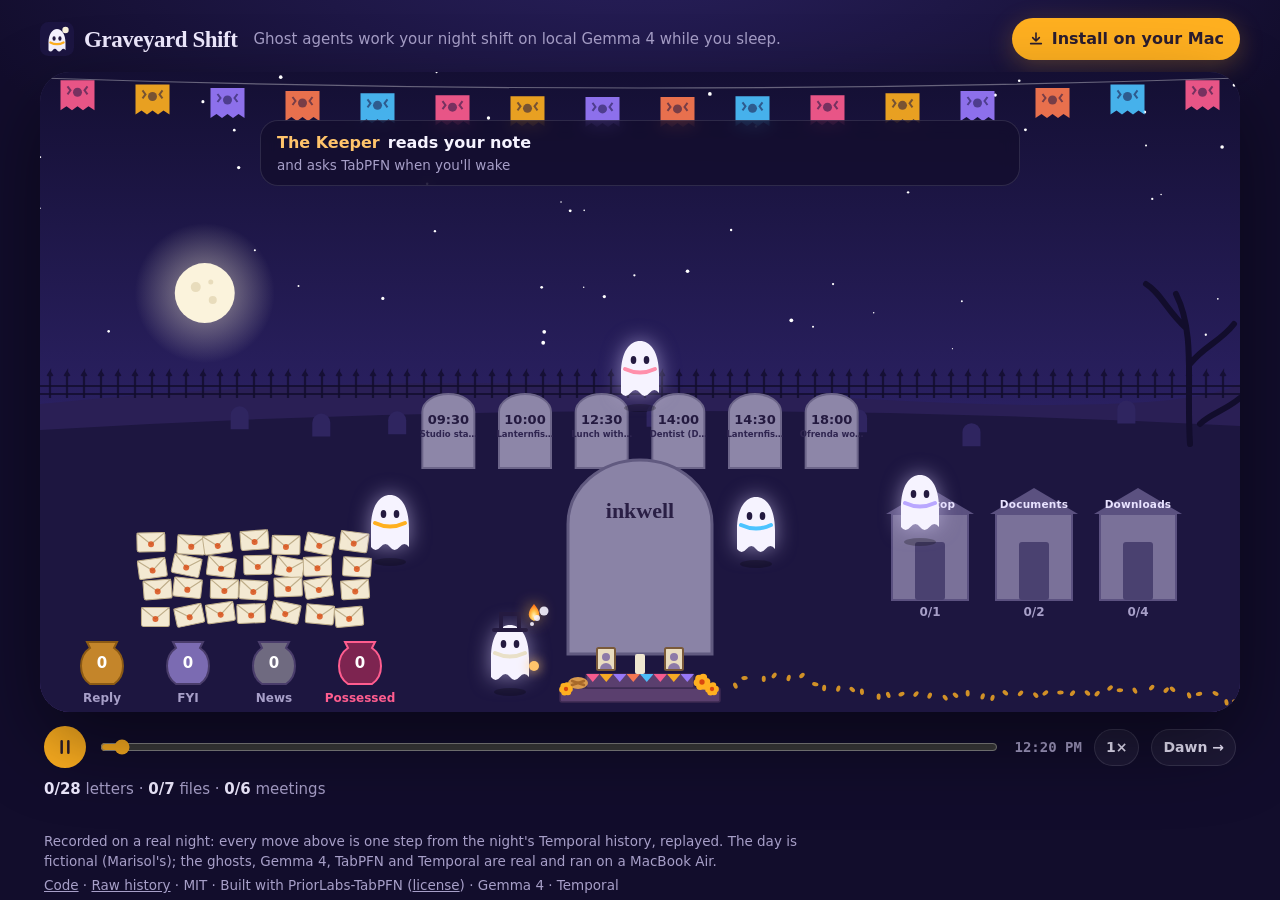
==== graveyard_shift/web/index.html @ db822e26 "Graveyard Shift: ghost agents that work your night shift on local Gemma 4 Mail, Files, Calendar and " ====
<!doctype html>
<html lang="en">
<head>
<meta charset="utf-8">
<meta name="viewport" content="width=device-width, initial-scale=1">
<meta http-equiv="Content-Security-Policy" content="default-src 'self'; img-src 'self' data:; style-src 'self'; font-src 'self'; script-src 'self'; connect-src 'self'; base-uri 'none'; form-action 'none'">
<title>Graveyard Shift</title>
<meta name="description" content="Ghost agents that work your night shift: mail, files, calendar and code, on local Gemma 4, while you sleep.">
<link rel="icon" href="icon.svg" type="image/svg+xml">
<link rel="stylesheet" href="style.css">
</head>
<body>
<header class="top">
  <a class="brand" href="./"><img src="icon.svg" alt="" width="34" height="34"><span>Graveyard Shift</span></a>
  <p class="tag">Ghost agents work your night shift on local Gemma 4 while you sleep.</p>
  <button class="install-btn" id="install-open" type="button">
    <svg viewBox="0 0 24 24" aria-hidden="true"><path d="M12 3v12m0 0-5-5m5 5 5-5M4 19h16" fill="none" stroke="currentColor" stroke-width="2.4" stroke-linecap="round" stroke-linejoin="round"/></svg>
    <span>Install<span class="long"> on your Mac</span></span>
  </button>
</header>

<main>
  <section class="stage-wrap">
    <div class="stage" aria-hidden="true">
      <svg id="scene" role="presentation"></svg>
      <div class="caption" id="caption"><b id="cap-who"></b> <span id="cap-line"></span><small id="cap-detail"></small></div>
    </div>
    <div class="bar">
      <button class="play" id="play" type="button" aria-label="Pause"><svg viewBox="0 0 24 24" aria-hidden="true"><path class="i-pause" d="M8 5v14M16 5v14"/><path class="i-play" d="M7 4.5v15l12-7.5z"/></svg></button>
      <input id="scrub" type="range" min="0" max="1" value="0" step="1" aria-label="Night timeline">
      <span class="clock" id="clock" aria-live="off">--:--</span>
      <button class="speed" id="speed" type="button" aria-label="Playback speed">1×</button>
      <button class="skip" id="skip" type="button">Dawn →</button>
    </div>
    <p class="counts" id="counts" aria-live="polite"></p>
  </section>

  <section class="evening" id="evening" hidden>
    <h2>Leave the ghosts a note</h2>
    <textarea id="note" rows="3" placeholder="write tests for slugify in my blog repo; find the contract Hans sent; prep my 10:00"></textarea>
    <div class="row"><button class="goodnight" id="goodnight" type="button">Goodnight</button>
      <span>Leave the Mac open and plugged in. The ghosts wait until you're asleep.</span></div>
  </section>

  <section class="briefing" id="briefing" aria-labelledby="morning-title" hidden>
    <h2 id="morning-title">Good morning</h2>
    <p class="night-line" id="night-line"></p>
    <div class="cols">
      <div class="col">
        <h3>Letters</h3>
        <div id="mail"></div>
      </div>
      <div class="col">
        <h3>Today</h3>
        <ol class="agenda" id="today"></ol>
        <h3>Files</h3>
        <ul class="files" id="files"></ul>
        <h3>Code</h3>
        <div id="code"></div>
      </div>
    </div>
    <details class="log"><summary>What the ghosts did, step by step</summary><ol id="log"></ol></details>
  </section>
</main>

<footer class="foot">
  <p>Recorded on a real night: every move above is one step from the night's Temporal history, replayed. The day is fictional (Marisol's); the ghosts, Gemma 4, TabPFN and Temporal are real and ran on a MacBook Air.</p>
  <p><a href="https://github.com/mohamedaminehamdi/graveyard-shift">Code</a> · <a href="replay/history.json">Raw history</a> · MIT ·
    Built with PriorLabs-TabPFN (<a href="https://huggingface.co/Prior-Labs/TabPFN-v2-clf/blob/main/LICENSE.txt">license</a>) · Gemma 4 · Temporal</p>
</footer>

<dialog id="install" aria-labelledby="install-title">
  <button class="close" id="install-close" type="button" aria-label="Close">×</button>
  <div class="sheet-head"><img src="icon.svg" alt="" width="64" height="64">
    <div><h2 id="install-title">Install Graveyard Shift</h2><p>One line in Terminal, once. Then leave the ghosts a note at bedtime.</p></div></div>
  <ol class="steps">
    <li><span class="num first">1</span><div><b>Copy this line</b>
      <div class="cmd"><code id="cmd">curl -fsSL https://mohamedaminehamdi.github.io/graveyard-shift/install.sh | sh</code><button id="copy" type="button">Copy</button></div></div></li>
    <li><span class="num">2</span><div><b>Open Terminal</b><span class="keys"><kbd>⌘</kbd><kbd>Space</kbd>, then type “Terminal”</span></div></li>
    <li><span class="num">3</span><div><b>Paste it and press Return</b><span class="keys"><kbd>⌘</kbd><kbd>V</kbd> <kbd>Return</kbd>, then open Graveyard Shift from Applications</span></div></li>
  </ol>
  <div class="gets">
    <div><b>Gemma 4</b><span>via Ollama, on your Mac</span></div>
    <div><b>TabPFN</b><span>learns when you wake</span></div>
    <div><b>Temporal</b><span>a night that survives crashes</span></div>
  </div>
  <div class="fine"><span>No admin password</span><span>Nothing is ever sent</span><span>Apple silicon, macOS 14+</span>
    <a href="https://github.com/mohamedaminehamdi/graveyard-shift/blob/main/install.sh">Read the script</a>
    <a href="https://github.com/mohamedaminehamdi/graveyard-shift#uninstall">Uninstall</a></div>
  <p class="phone" id="phone" hidden>On a phone? Open this page on your Mac to install.</p>
</dialog>
<script type="module" src="app.js"></script>
</body>
</html>
---- graveyard_shift/web/style.css ----
@font-face { font-family: "Fraunces"; src: url("fonts/fraunces-latin.woff2") format("woff2"); font-weight: 300 900; font-display: swap; }

:root {
  --night: #120d2c; --night-2: #1c1542; --ink: #efeaff; --muted: #a79fc8; --line: rgba(239, 234, 255, .12);
  --panel: rgba(255, 255, 255, .05); --marigold: #ffb020; --amber: #ffc46b; --possessed: #ff5d8f; --ghost: #f6f3ff;
  --stone: #8d86a8; --stone-2: #6c6589; --accent: #ffb020; --accent-ink: #2b1d2f;
  --morning: #fbf3e8; --morning-ink: #2b1d2f; --morning-muted: #7d6a72; --coral: #ff7a50; --plum: #8a4b9a;
  --serif: "Fraunces", "Iowan Old Style", Georgia, serif;
  --sans: ui-rounded, -apple-system, BlinkMacSystemFont, "SF Pro Rounded", "Segoe UI", system-ui, sans-serif;
  --ease: cubic-bezier(.45, 0, .25, 1);
  color-scheme: dark;
}
* { box-sizing: border-box; }
html { background: var(--night); }
body { margin: 0; min-height: 100vh; background: radial-gradient(1200px 600px at 50% -10%, #2a2160 0%, var(--night) 60%) fixed; color: var(--ink);
  font: 16px/1.5 var(--sans); -webkit-font-smoothing: antialiased; transition: background-color 1.6s var(--ease), color 1.6s var(--ease); }
body.morning { background: var(--morning); color: var(--morning-ink); --ink: var(--morning-ink); --muted: var(--morning-muted); --line: rgba(43, 29, 47, .1); --panel: #fffaf4; color-scheme: light; }
a { color: inherit; }
button { font: inherit; }

.top { display: flex; align-items: center; gap: 16px; max-width: 1240px; margin: 0 auto; padding: 18px 20px 12px; }
.brand { display: flex; align-items: center; gap: 10px; text-decoration: none; white-space: nowrap; }
.brand span { font: 650 23px/1 var(--serif); letter-spacing: -.02em; font-variation-settings: "SOFT" 100, "WONK" 1; }
.tag { margin: 0; color: var(--muted); font-size: 15px; }
.install-btn { margin-left: auto; display: inline-flex; align-items: center; gap: 8px; border: 0; border-radius: 999px; padding: 9px 16px;
  background: var(--marigold); color: var(--accent-ink); font-weight: 800; cursor: pointer; white-space: nowrap; box-shadow: 0 6px 24px rgba(255, 176, 32, .25); }
.install-btn:active { transform: scale(.97); }
.install-btn svg { width: 16px; height: 16px; }
.local .install-btn, .local .foot p:first-child { display: none; }

main { max-width: 1240px; margin: 0 auto; padding: 0 20px; }
.stage-wrap { position: relative; }
.stage { position: relative; border-radius: 30px; overflow: hidden; background: var(--night-2); box-shadow: 0 30px 80px rgba(0, 0, 0, .45), inset 0 0 0 1px var(--line); }
#scene { display: block; width: 100%; height: auto; aspect-ratio: 1200 / 640; }

/* the scene */
.stars circle { fill: #fff; animation: twinkle 6s ease-in-out infinite; }
@keyframes twinkle { 0%, 100% { opacity: .9; } 50% { opacity: .25; } }
.dawn .stars { opacity: 0; transition: opacity 2s; }
.picado .string { fill: none; stroke: rgba(255, 255, 255, .35); stroke-width: 1.2; }
.flag path:first-child { opacity: .9; }
.flag .cut { fill: var(--night-2); stroke: none; opacity: .55; }
.flag path.cut { fill: none; stroke: var(--night-2); stroke-width: 2; }
.f0 path:first-child { fill: #ff5d8f; } .f1 path:first-child { fill: #ffb020; } .f2 path:first-child { fill: #9b7bff; }
.f3 path:first-child { fill: #ff7a50; } .f4 path:first-child { fill: #4cc3ff; }
.moon .disc { fill: #fbf3dc; } .moon .crater { fill: #e8dcbc; }
.dawn .moon { opacity: 0; transition: opacity 2.4s; }
.sun circle { fill: #ffcf6b; filter: drop-shadow(0 0 12px rgba(255, 196, 80, .9)); }
.sun-text { fill: var(--amber); font: 700 14px var(--sans); }
#dawn-arc { fill: none; stroke: rgba(255, 207, 107, .55); stroke-width: 2; stroke-dasharray: 3 7; }
.hill.far { fill: #2a1f55; } .hill.near { fill: #1d1640; }
.fence path { stroke: #120d2c; stroke-width: 2.2; fill: none; opacity: .8; }
.old-graves path { fill: #2f2560; }
.tree { fill: none; stroke: #120d2c; stroke-width: 6; stroke-linecap: round; }
.dawn .hill.far { fill: #c78ba8; transition: fill 2.4s; } .dawn .hill.near { fill: #a8728f; transition: fill 2.4s; }
.dawn .old-graves path { fill: #b8829c; } .dawn .fence path, .dawn .tree { stroke: #6e4a63; }

.flower circle { fill: var(--marigold); } .flower .heart { fill: #d9480f; }
.flower { opacity: 0; transition: opacity .6s, transform .6s; }

.tablet .stone { fill: var(--stone); stroke: var(--stone-2); stroke-width: 2; }
.tablet .time { fill: #241a40; font: 800 13px var(--sans); }
.tablet .title { fill: #2f2550; font: 600 8.5px var(--sans); }
.tablet .lines path { stroke: var(--marigold); stroke-width: 2.4; stroke-linecap: round; stroke-dasharray: 30; }
.tablet .crack { fill: none; stroke: var(--possessed); stroke-width: 2; opacity: 0; }
.tablet.done .flower { opacity: 1; }
.tablet.clash .crack { opacity: 1; }
.tablet.clash .stone { stroke: var(--possessed); }

.envelope rect { fill: #f3e9d2; stroke: #bfae8a; stroke-width: 1; }
.envelope .flap { fill: none; stroke: #bfae8a; stroke-width: 1.2; }
.envelope .seal { fill: #d9480f; opacity: .8; }
.envelope.open .flap { stroke: var(--marigold); }
.envelope.gone { opacity: 0; }
.urn .pot { fill: #6c5a8e; stroke: #4a3d6b; stroke-width: 2; }
.u-reply .pot { fill: #c4852a; stroke: #8c5a14; } .u-fyi .pot { fill: #7b6bb2; } .u-newsletter .pot { fill: #6f6a80; }
.u-suspicious .pot { fill: #7d2450; stroke: var(--possessed); }
.urn .count { fill: #fff; font: 800 15px var(--sans); }
.urn .label { fill: var(--muted); font: 700 12px var(--sans); }
.u-suspicious .label { fill: var(--possessed); }
.urn.full .flower { opacity: 1; }

.crypt .roof { fill: #5b5180; } .crypt .walls { fill: #7a7199; stroke: #5b5180; stroke-width: 2; }
.crypt .name { fill: #e9e3ff; font: 800 10.5px var(--sans); letter-spacing: .02em; }
.crypt .doorway { fill: #120d2c; } .crypt .door { fill: #4a4170; transform-box: fill-box; transform-origin: left center; transition: transform .35s var(--ease); }
.crypt.open .door { transform: scaleX(.15); }
.crypt .count { fill: var(--muted); font: 800 12px var(--sans); }
.crypt.done .flower { opacity: 1; } .crypt.found .walls { stroke: var(--marigold); stroke-width: 3; }
.scroll rect { fill: #f7efd9; stroke: #c9b78a; } .scroll path { stroke: #9a8a6a; stroke-width: 1.6; stroke-linecap: round; }
.scroll.found rect { stroke: var(--marigold); stroke-width: 3; }

.tomb .stone { fill: #8a83a6; stroke: #615a80; stroke-width: 3; }
.tomb .stone { transition: filter .6s; }
.tomb.pass .stone { filter: drop-shadow(0 0 14px rgba(255, 196, 80, .55)); } .tomb.fail .stone { filter: drop-shadow(0 0 12px rgba(255, 93, 143, .45)); }
.tomb .name { fill: #2a1f45; font: 650 22px var(--serif); font-variation-settings: "SOFT" 100; }
.tomb .branch { fill: #3b2f62; font: 700 9.5px ui-monospace, Menlo, monospace; }
.tomb .carved text { fill: #3a2f5c; font: 600 9.5px ui-monospace, Menlo, monospace; }
.tomb .sha { fill: #3b2f62; font: 800 10px var(--sans); }
.tomb.testing .stone { animation: flicker .22s steps(2) infinite; }
@keyframes flicker { 50% { filter: drop-shadow(0 0 18px rgba(255, 243, 196, .9)); } }
.tomb.done .flower { opacity: 1; }
.altar .tier { fill: #5a3f6e; stroke: #3d2a52; stroke-width: 1.5; } .altar .wax { fill: #efe6cf; }
.altar .fringe { opacity: .95; } .altar .fringe.f0 { fill: #ff5d8f; } .altar .fringe.f1 { fill: #ffb020; } .altar .fringe.f2 { fill: #9b7bff; }
.altar .fringe.f3 { fill: #ff7a50; } .altar .fringe.f4 { fill: #4cc3ff; }
.altar .photo rect { fill: #e9dcc0; stroke: #7a5a3a; stroke-width: 2; } .altar .photo circle, .altar .photo path { fill: #8d7aa8; }
.altar .pan ellipse { fill: #d99a4e; } .altar .pan path { stroke: #a8692a; stroke-width: 2.4; stroke-linecap: round; fill: none; }
.altar .flower { opacity: 1; }
.trail { fill: none; stroke: none; }
.petals ellipse { fill: var(--marigold); opacity: .8; }
.dawn .petals ellipse { opacity: 1; filter: drop-shadow(0 0 3px rgba(255, 176, 32, .8)); }
.flame { opacity: 0; transition: opacity .3s; transform-box: fill-box; transform-origin: 50% 100%; animation: flame 1.2s ease-in-out infinite;
  filter: drop-shadow(0 0 8px rgba(255, 196, 80, .9)); }
.ghost.lit .flame, .altar.lit .flame { opacity: 1; }
@keyframes flame { 50% { scale: 1 1.14; } }

.ghost .sheet { fill: var(--ghost); filter: drop-shadow(0 0 10px rgba(220, 210, 255, .55)); }
.ghost .eye { fill: #241a40; }
.ghost .scarf { fill: none; stroke-width: 4; stroke-linecap: round; }
.g-mail .scarf { stroke: var(--marigold); } .g-files .scarf { stroke: #b9a7ff; } .g-calendar .scarf { stroke: #ff8fab; }
.g-code .scarf { stroke: #4cc3ff; } .g-keeper .scarf { stroke: #e9e0c8; }
.ghost .hat { fill: none; stroke: #241a40; stroke-width: 4; stroke-linecap: round; }
.ghost .lantern { fill: var(--amber); filter: drop-shadow(0 0 6px var(--amber)); }
.ghost .shadow { fill: rgba(0, 0, 0, .25); }
.ghost .think circle { fill: var(--ghost); opacity: .9; }
.ghost .bob { animation: bob 2.6s ease-in-out infinite; }
.g-mail .bob { animation-delay: -.5s; } .g-files .bob { animation-delay: -1.1s; } .g-calendar .bob { animation-delay: -1.7s; } .g-code .bob { animation-delay: -2.2s; }
@keyframes bob { 50% { translate: 0 -6px; } }
.ghost.flip .bob { scale: -1 1; }
.ghost.in-grave .bob { opacity: 0; translate: 0 46px; animation: none; } .ghost.in-grave .shadow { opacity: 0; }
.ghost.possessed .eye { fill: var(--possessed); }
.ghost.possessed .sheet { filter: drop-shadow(0 0 14px var(--possessed)); }

.caption { position: absolute; left: 18px; right: 18px; top: 7.5%; display: grid; grid-template-columns: auto 1fr; column-gap: 8px; align-items: baseline;
  padding: 10px 16px; border-radius: 18px; background: rgba(18, 13, 44, .72); backdrop-filter: blur(8px); border: 1px solid var(--line); pointer-events: none;
  max-width: 760px; margin: 0 auto; min-height: 44px; }
.caption b { color: var(--amber); font-weight: 800; white-space: nowrap; }
.caption[data-who="mail"] b { color: var(--marigold); } .caption[data-who="files"] b { color: #c8baff; }
.caption[data-who="calendar"] b { color: #ff9fb8; } .caption[data-who="code"] b { color: #7fd4ff; }
.caption span { color: var(--ghost); font-weight: 650; min-width: 0; overflow: hidden; text-overflow: ellipsis; white-space: nowrap; }
.caption small { grid-column: 1 / -1; color: var(--muted); font-size: 13.5px; overflow: hidden; text-overflow: ellipsis; white-space: nowrap; }
.morning .caption { background: rgba(255, 250, 244, .85); }
.morning .caption span { color: var(--morning-ink); } .morning .caption b { color: var(--coral); }

.bar { display: flex; align-items: center; gap: 12px; margin: 14px 4px 0; }
.bar button { border: 0; cursor: pointer; color: inherit; }
.play { width: 42px; height: 42px; border-radius: 50%; background: var(--marigold); display: grid; place-items: center; flex: none; }
.play svg { width: 20px; height: 20px; }
.play path { stroke: var(--accent-ink); stroke-width: 3; stroke-linecap: round; fill: none; }
.play .i-play { fill: var(--accent-ink); stroke: none; display: none; }
.paused .play .i-play { display: block; } .paused .play .i-pause { display: none; }
#scrub { flex: 1; min-width: 0; accent-color: var(--marigold); }
.clock { font: 700 14px ui-monospace, Menlo, monospace; color: var(--muted); min-width: 70px; text-align: right; }
.speed, .skip { padding: 8px 12px; border-radius: 999px; background: var(--panel); font-weight: 800; font-size: 14px; box-shadow: inset 0 0 0 1px var(--line); }
.counts { margin: 10px 4px 0; color: var(--muted); font-size: 15px; min-height: 1.5em; }
.counts b { color: var(--ink); }

.evening { margin: 28px 0; padding: 22px; border-radius: 24px; background: var(--panel); box-shadow: inset 0 0 0 1px var(--line); }
.evening h2, .briefing h2 { font: 650 30px/1.1 var(--serif); letter-spacing: -.02em; margin: 0 0 12px; font-variation-settings: "SOFT" 100; }
.evening textarea { width: 100%; border-radius: 16px; border: 1px solid var(--line); background: rgba(0, 0, 0, .2); color: inherit; padding: 12px 14px; font: inherit; resize: vertical; }
.evening .row { display: flex; align-items: center; gap: 14px; margin-top: 12px; color: var(--muted); font-size: 14.5px; }
.goodnight { border: 0; border-radius: 999px; padding: 11px 22px; background: var(--marigold); color: var(--accent-ink); font-weight: 800; cursor: pointer; }

.briefing { margin: 34px 0 10px; }
.night-line { color: var(--muted); margin: -4px 0 20px; max-width: 820px; }
.cols { display: grid; grid-template-columns: minmax(0, 1.1fr) minmax(0, 1fr); gap: 28px; }
.briefing h3 { font: 650 19px var(--serif); margin: 22px 0 10px; }
.briefing h3:first-child { margin-top: 0; }
.group { margin-bottom: 14px; }
.group > p { margin: 0 0 6px; font-weight: 800; font-size: 14px; display: flex; gap: 8px; align-items: center; }
.group > p i { width: 10px; height: 10px; border-radius: 3px; display: inline-block; }
.g-reply i { background: #c4852a; } .g-fyi i { background: #7b6bb2; } .g-newsletter i { background: #6f6a80; } .g-suspicious i { background: var(--possessed); }
.letter { padding: 10px 12px; border-radius: 14px; background: var(--panel); box-shadow: inset 0 0 0 1px var(--line); margin-bottom: 6px; }
.letter .who { font-weight: 750; } .letter .subj { color: var(--muted); }
.letter .why { font-size: 14px; color: var(--muted); margin-top: 2px; }
.letter details { margin-top: 6px; } .letter summary { cursor: pointer; font-weight: 700; font-size: 14px; color: var(--coral); }
.letter pre { white-space: pre-wrap; font: 14px/1.5 var(--sans); margin: 8px 0 0; padding: 10px 12px; border-radius: 10px; background: rgba(255, 176, 32, .08); }
.letter .meta { font-size: 12.5px; color: var(--muted); margin-top: 6px; }
.g-suspicious .letter { box-shadow: inset 0 0 0 1px rgba(255, 93, 143, .45); }
.compact { display: flex; flex-wrap: wrap; gap: 6px; }
.rows { display: grid; gap: 2px; padding: 8px 12px; border-radius: 14px; background: var(--panel); box-shadow: inset 0 0 0 1px var(--line); }
.rows div { white-space: nowrap; overflow: hidden; text-overflow: ellipsis; font-size: 14.5px; }
.rows span { color: var(--muted); }
.compact span { padding: 4px 10px; border-radius: 999px; background: var(--panel); box-shadow: inset 0 0 0 1px var(--line); font-size: 13.5px; }
.agenda, .files, #log { list-style: none; margin: 0; padding: 0; display: grid; gap: 8px; }
.agenda > li, .files > li { padding: 10px 12px; border-radius: 14px; background: var(--panel); box-shadow: inset 0 0 0 1px var(--line); }
.agenda .when { font: 800 14px ui-monospace, Menlo, monospace; margin-right: 8px; }
.agenda ul, .files ul { margin: 6px 0 0; padding-left: 18px; font-size: 14.5px; }
.agenda .clash { color: var(--possessed); font-weight: 750; font-size: 13.5px; }
.files .found { color: var(--coral); font-weight: 800; font-size: 13.5px; }
.files .what { color: var(--muted); font-size: 14.5px; }
.repo { padding: 14px; border-radius: 16px; background: var(--panel); box-shadow: inset 0 0 0 1px var(--line); }
.repo code { font: 13px ui-monospace, Menlo, monospace; }
.repo .ok { color: #c4852a; font-weight: 800; } .repo .bad { color: var(--possessed); font-weight: 800; }
.repo pre { max-height: 260px; overflow: auto; font: 12px/1.45 ui-monospace, Menlo, monospace; background: rgba(0, 0, 0, .06); padding: 10px; border-radius: 10px; }
.repo .acts { display: flex; gap: 8px; margin-top: 10px; }
.repo .acts button { border: 0; border-radius: 999px; padding: 8px 16px; font-weight: 800; cursor: pointer; }
.keep { background: var(--marigold); color: var(--accent-ink); } .exorcise { background: var(--panel); box-shadow: inset 0 0 0 1px var(--line); color: inherit; }
.log { margin: 26px 0; } .log summary { cursor: pointer; font-weight: 800; }
#log { margin-top: 10px; font-size: 14px; } #log li { display: grid; grid-template-columns: 64px 120px minmax(0, 1fr); gap: 8px; }
#log .t { font-family: ui-monospace, Menlo, monospace; color: var(--muted); } #log .again { color: var(--possessed); font-weight: 800; }

.foot { max-width: 1240px; margin: 30px auto 40px; padding: 0 24px; color: var(--muted); font-size: 13.5px; }
.foot p { margin: 4px 0; max-width: 760px; }

/* install sheet (from Tidy Sloth) */
dialog { width: min(540px, calc(100% - 24px)); max-height: calc(100% - 24px); border: 0; border-radius: 28px; padding: 26px; background: #fffaf4;
  color: var(--morning-ink); box-shadow: 0 30px 80px rgba(0, 0, 0, .5); overflow: auto; color-scheme: light; }
dialog[open] { animation: sheet .32s var(--ease); }
@keyframes sheet { from { opacity: 0; transform: translateY(14px) scale(.98); } }
dialog::backdrop { background: rgba(18, 13, 44, .6); backdrop-filter: blur(5px); }
.sheet-head { display: flex; gap: 14px; align-items: center; margin-bottom: 20px; padding-right: 30px; }
.sheet-head img { width: 64px; height: 64px; flex: none; }
dialog h2 { font: 650 27px/1.1 var(--serif); margin: 0 0 4px; letter-spacing: -.02em; font-variation-settings: "SOFT" 100; }
dialog p { margin: 0; color: var(--morning-muted); }
ol.steps { list-style: none; margin: 0; padding: 0; display: grid; gap: 10px; }
ol.steps li > div { min-width: 0; }
ol.steps li { display: grid; grid-template-columns: 30px minmax(0, 1fr); gap: 12px; align-items: start; padding: 12px 14px; border-radius: 18px; background: #fff; border: 1px solid rgba(43, 29, 47, .1); }
ol.steps b { display: block; margin-bottom: 4px; }
.num { width: 30px; height: 30px; border-radius: 50%; display: grid; place-items: center; font-weight: 800; font-size: 14px; background: var(--marigold); color: var(--accent-ink); }
.copied .num.first { background: var(--plum); color: #fff; font-size: 0; }
.copied .num.first::after { content: "✓"; font-size: 15px; }
.cmd { display: flex; gap: 8px; align-items: center; margin-top: 2px; background: #1c1542; border-radius: 13px; padding: 7px 7px 7px 12px; }
.cmd code { flex: 1; min-width: 0; overflow-x: auto; white-space: nowrap; font: 12.5px/1.5 ui-monospace, SFMono-Regular, Menlo, monospace; color: #efeaff; scrollbar-width: none; }
.cmd code::before { content: "$ "; color: var(--marigold); }
.cmd button { flex: none; border: 0; border-radius: 9px; padding: 7px 13px; background: var(--marigold); color: var(--accent-ink); font-weight: 800; font-size: 13.5px; cursor: pointer; }
.keys { color: var(--morning-muted); font-size: 14.5px; }
kbd { display: inline-block; min-width: 26px; padding: 1px 7px; margin: 0 2px; text-align: center; font: 700 12.5px/1.6 var(--sans); color: var(--morning-ink);
  background: var(--morning); border: 1px solid rgba(43, 29, 47, .16); border-bottom-width: 2.5px; border-radius: 7px; }
.gets { display: grid; grid-template-columns: repeat(3, minmax(0, 1fr)); gap: 8px; margin: 16px 0 12px; }
.gets div { padding: 10px 12px; border-radius: 14px; background: rgba(255, 176, 32, .14); }
.gets b { display: block; font-size: 14px; } .gets span { font-size: 12.5px; color: var(--morning-muted); }
.fine { font-size: 13px; color: var(--morning-muted); display: flex; flex-wrap: wrap; gap: 4px 14px; }
.fine a { color: var(--morning-ink); font-weight: 650; }
.phone { margin-top: 12px !important; padding: 10px 12px; border-radius: 12px; background: rgba(138, 75, 154, .12); color: var(--plum) !important; font-weight: 650; font-size: 14px; }
.close { position: absolute; top: 16px; right: 16px; width: 34px; height: 34px; border: 0; border-radius: 50%; background: var(--morning); font-size: 20px;
  color: var(--morning-muted); cursor: pointer; line-height: 1; }

@media (max-width: 720px) {
  .top { flex-wrap: wrap; padding: 14px 16px 10px; gap: 8px 12px; }
  .tag { order: 3; width: 100%; font-size: 14px; }
  main { padding: 0 16px; }
  .stage { border-radius: 22px; }
  #scene { aspect-ratio: 600 / 1000; }
  .caption { left: 10px; right: 10px; top: 6%; padding: 8px 12px; }
  .caption small { font-size: 12.5px; }
  .bar { gap: 8px; } .clock { min-width: 0; font-size: 13px; } .skip { display: none; }
  .cols { grid-template-columns: 1fr; }
  #log li { grid-template-columns: 56px minmax(0, 1fr); } #log li span:nth-child(2) { display: none; }
  dialog { padding: 18px; } .gets div { padding: 8px 9px; } .gets b { font-size: 13px; } .gets span { font-size: 11.5px; }
  .sheet-head img { width: 52px; height: 52px; } dialog h2 { font-size: 23px; }
  .install-btn span.long { display: none; }
}
@media (prefers-reduced-motion: reduce) {
  .stars circle, .ghost .bob, .flame, .tomb.testing .stone { animation: none; }
  * { transition: none !important; }
}
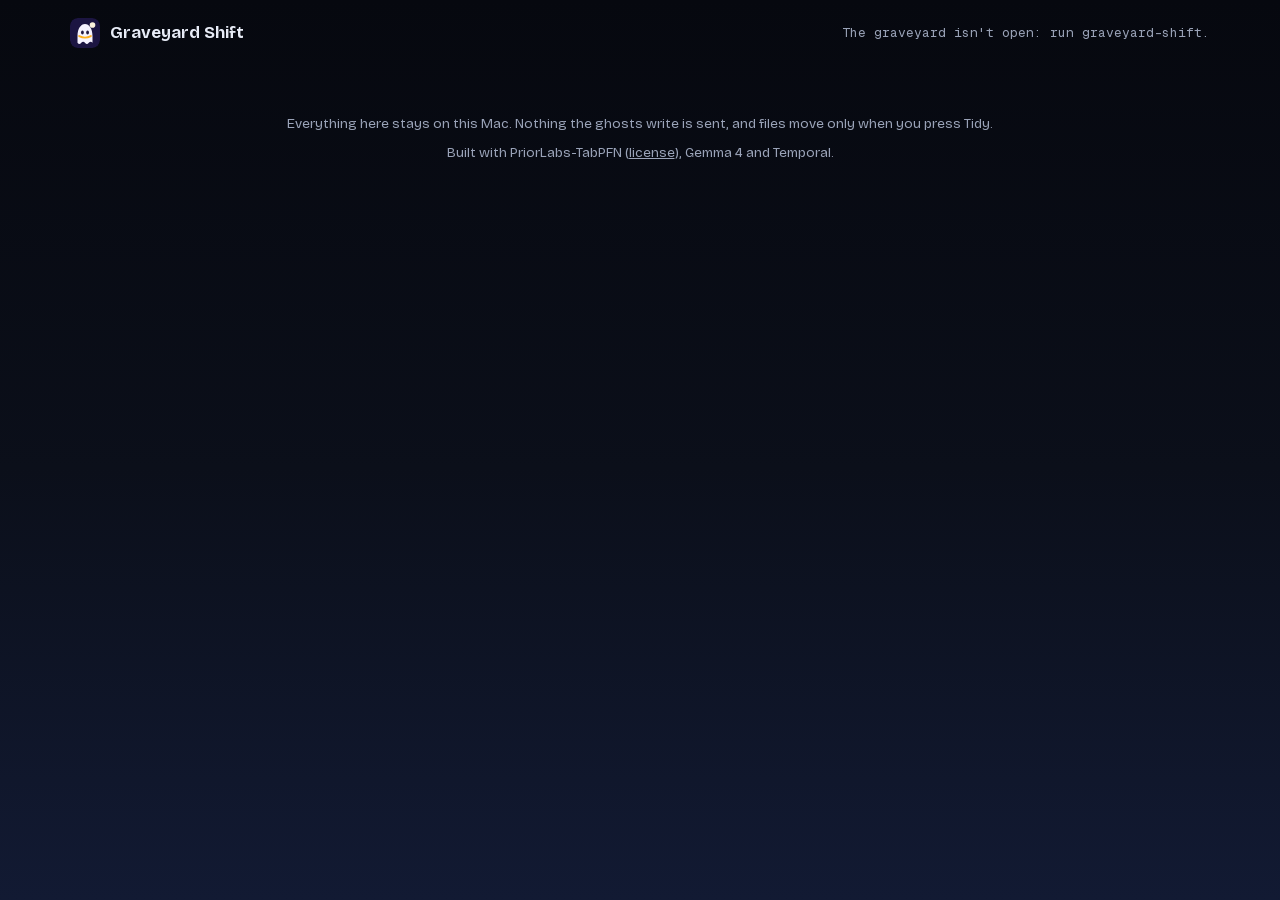
==== commit ff5823e0: "App: one lane per ghost at night, Tidy and Undo in the morning The cartoon graveyard (scene.js) is g" ====
--- a/graveyard_shift/web/index.html
+++ b/graveyard_shift/web/index.html
@@ -5,90 +5,62 @@
 <meta name="viewport" content="width=device-width, initial-scale=1">
 <meta http-equiv="Content-Security-Policy" content="default-src 'self'; img-src 'self' data:; style-src 'self'; font-src 'self'; script-src 'self'; connect-src 'self'; base-uri 'none'; form-action 'none'">
 <title>Graveyard Shift</title>
-<meta name="description" content="Ghost agents that work your night shift: mail, files, calendar and code, on local Gemma 4, while you sleep.">
+<meta name="description" content="Ghost agents that work your night shift on local Gemma 4: mail, messages, files, calendar and code.">
 <link rel="icon" href="icon.svg" type="image/svg+xml">
+<link rel="preload" href="fonts/bricolage-grotesque-latin.woff2" as="font" type="font/woff2" crossorigin>
 <link rel="stylesheet" href="style.css">
+<script type="module" src="app.js"></script>
 </head>
 <body>
+<!-- Fonts: Bricolage Grotesque and Geist Mono (SIL OFL 1.1), see fonts/. -->
 <header class="top">
-  <a class="brand" href="./"><img src="icon.svg" alt="" width="34" height="34"><span>Graveyard Shift</span></a>
-  <p class="tag">Ghost agents work your night shift on local Gemma 4 while you sleep.</p>
-  <button class="install-btn" id="install-open" type="button">
-    <svg viewBox="0 0 24 24" aria-hidden="true"><path d="M12 3v12m0 0-5-5m5 5 5-5M4 19h16" fill="none" stroke="currentColor" stroke-width="2.4" stroke-linecap="round" stroke-linejoin="round"/></svg>
-    <span>Install<span class="long"> on your Mac</span></span>
-  </button>
+  <span class="brand"><img src="icon.svg" alt="" width="30" height="30"><span>Graveyard Shift</span></span>
+  <p class="status" id="status" role="status"></p>
 </header>
 
 <main>
-  <section class="stage-wrap">
-    <div class="stage" aria-hidden="true">
-      <svg id="scene" role="presentation"></svg>
-      <div class="caption" id="caption"><b id="cap-who"></b> <span id="cap-line"></span><small id="cap-detail"></small></div>
-    </div>
-    <div class="bar">
-      <button class="play" id="play" type="button" aria-label="Pause"><svg viewBox="0 0 24 24" aria-hidden="true"><path class="i-pause" d="M8 5v14M16 5v14"/><path class="i-play" d="M7 4.5v15l12-7.5z"/></svg></button>
-      <input id="scrub" type="range" min="0" max="1" value="0" step="1" aria-label="Night timeline">
-      <span class="clock" id="clock" aria-live="off">--:--</span>
-      <button class="speed" id="speed" type="button" aria-label="Playback speed">1×</button>
-      <button class="skip" id="skip" type="button">Dawn →</button>
-    </div>
-    <p class="counts" id="counts" aria-live="polite"></p>
+  <section class="night" id="night" hidden aria-labelledby="night-h">
+    <h1 id="night-h">The ghosts are working</h1>
+    <p class="keeper" id="keeper"></p>
+    <ol class="lanes" id="lanes"></ol>
+    <button class="quiet" id="awake" type="button">I'm awake</button>
   </section>
 
-  <section class="evening" id="evening" hidden>
-    <h2>Leave the ghosts a note</h2>
-    <textarea id="note" rows="3" placeholder="write tests for slugify in my blog repo; find the contract Hans sent; prep my 10:00"></textarea>
-    <div class="row"><button class="goodnight" id="goodnight" type="button">Goodnight</button>
-      <span>Leave the Mac open and plugged in. The ghosts wait until you're asleep.</span></div>
-  </section>
-
-  <section class="briefing" id="briefing" aria-labelledby="morning-title" hidden>
-    <h2 id="morning-title">Good morning</h2>
+  <section class="briefing" id="briefing" hidden aria-labelledby="morning-h">
+    <h1 id="morning-h">Good morning</h1>
     <p class="night-line" id="night-line"></p>
+    <ul class="problems" id="problems"></ul>
     <div class="cols">
       <div class="col">
-        <h3>Letters</h3>
+        <h2><i class="dot mail"></i>Letters</h2>
         <div id="mail"></div>
+        <h2><i class="dot msgs"></i>Messages</h2>
+        <div id="messages"></div>
       </div>
       <div class="col">
-        <h3>Today</h3>
+        <h2><i class="dot cal"></i>Today</h2>
         <ol class="agenda" id="today"></ol>
-        <h3>Files</h3>
+        <h2><i class="dot files"></i>Files</h2>
+        <div id="tidy"></div>
         <ul class="files" id="files"></ul>
-        <h3>Code</h3>
+        <h2><i class="dot code"></i>Code</h2>
         <div id="code"></div>
       </div>
     </div>
     <details class="log"><summary>What the ghosts did, step by step</summary><ol id="log"></ol></details>
   </section>
+
+  <section class="evening panel" id="evening" hidden aria-labelledby="evening-h">
+    <h1 id="evening-h">Leave the ghosts a note</h1>
+    <textarea id="note" rows="3" placeholder="write tests for slugify in my blog repo; find the contract Hans sent; prep my 10:00"></textarea>
+    <div class="row"><button class="cta" id="goodnight" type="button">Goodnight</button>
+      <span>Leave the Mac open and plugged in. The ghosts wait until you're asleep.</span></div>
+  </section>
 </main>
 
 <footer class="foot">
-  <p>Recorded on a real night: every move above is one step from the night's Temporal history, replayed. The day is fictional (Marisol's); the ghosts, Gemma 4, TabPFN and Temporal are real and ran on a MacBook Air.</p>
-  <p><a href="https://github.com/mohamedaminehamdi/graveyard-shift">Code</a> · <a href="replay/history.json">Raw history</a> · MIT ·
-    Built with PriorLabs-TabPFN (<a href="https://huggingface.co/Prior-Labs/TabPFN-v2-clf/blob/main/LICENSE.txt">license</a>) · Gemma 4 · Temporal</p>
+  <p>Everything here stays on this Mac. Nothing the ghosts write is sent, and files move only when you press Tidy.</p>
+  <p>Built with PriorLabs-TabPFN (<a href="https://huggingface.co/Prior-Labs/TabPFN-v2-clf/blob/main/LICENSE.txt">license</a>), Gemma 4 and Temporal.</p>
 </footer>
-
-<dialog id="install" aria-labelledby="install-title">
-  <button class="close" id="install-close" type="button" aria-label="Close">×</button>
-  <div class="sheet-head"><img src="icon.svg" alt="" width="64" height="64">
-    <div><h2 id="install-title">Install Graveyard Shift</h2><p>One line in Terminal, once. Then leave the ghosts a note at bedtime.</p></div></div>
-  <ol class="steps">
-    <li><span class="num first">1</span><div><b>Copy this line</b>
-      <div class="cmd"><code id="cmd">curl -fsSL https://mohamedaminehamdi.github.io/graveyard-shift/install.sh | sh</code><button id="copy" type="button">Copy</button></div></div></li>
-    <li><span class="num">2</span><div><b>Open Terminal</b><span class="keys"><kbd>⌘</kbd><kbd>Space</kbd>, then type “Terminal”</span></div></li>
-    <li><span class="num">3</span><div><b>Paste it and press Return</b><span class="keys"><kbd>⌘</kbd><kbd>V</kbd> <kbd>Return</kbd>, then open Graveyard Shift from Applications</span></div></li>
-  </ol>
-  <div class="gets">
-    <div><b>Gemma 4</b><span>via Ollama, on your Mac</span></div>
-    <div><b>TabPFN</b><span>learns when you wake</span></div>
-    <div><b>Temporal</b><span>a night that survives crashes</span></div>
-  </div>
-  <div class="fine"><span>No admin password</span><span>Nothing is ever sent</span><span>Apple silicon, macOS 14+</span>
-    <a href="https://github.com/mohamedaminehamdi/graveyard-shift/blob/main/install.sh">Read the script</a>
-    <a href="https://github.com/mohamedaminehamdi/graveyard-shift#uninstall">Uninstall</a></div>
-  <p class="phone" id="phone" hidden>On a phone? Open this page on your Mac to install.</p>
-</dialog>
-<script type="module" src="app.js"></script>
 </body>
 </html>
--- a/graveyard_shift/web/style.css
+++ b/graveyard_shift/web/style.css
@@ -1,256 +1,157 @@
-@font-face { font-family: "Fraunces"; src: url("fonts/fraunces-latin.woff2") format("woff2"); font-weight: 300 900; font-display: swap; }
+/* The graveyard on your Mac, in the landing page's look: night while the ghosts work, golden hour for the briefing.
+   Each ghost keeps its color (mail rose, messages turquoise, files violet, calendar sky, code lime); marigold is the accent. */
+
+@font-face { font-family: "Bricolage Grotesque"; src: url("fonts/bricolage-grotesque-latin.woff2") format("woff2"); font-weight: 300 800; font-display: swap; }
+@font-face { font-family: "Geist Mono"; src: url("fonts/geist-mono-latin.woff2") format("woff2"); font-weight: 400 600; font-display: swap; }
 
 :root {
-  --night: #120d2c; --night-2: #1c1542; --ink: #efeaff; --muted: #a79fc8; --line: rgba(239, 234, 255, .12);
-  --panel: rgba(255, 255, 255, .05); --marigold: #ffb020; --amber: #ffc46b; --possessed: #ff5d8f; --ghost: #f6f3ff;
-  --stone: #8d86a8; --stone-2: #6c6589; --accent: #ffb020; --accent-ink: #2b1d2f;
-  --morning: #fbf3e8; --morning-ink: #2b1d2f; --morning-muted: #7d6a72; --coral: #ff7a50; --plum: #8a4b9a;
-  --serif: "Fraunces", "Iowan Old Style", Georgia, serif;
-  --sans: ui-rounded, -apple-system, BlinkMacSystemFont, "SF Pro Rounded", "Segoe UI", system-ui, sans-serif;
-  --ease: cubic-bezier(.45, 0, .25, 1);
+  --ink: #0b0f1a; --fg: #e8ecf7; --muted: #9aa3b8; --line: rgb(232 236 247 / .12); --line-strong: rgb(232 236 247 / .22);
+  --panel: rgb(232 236 247 / .045); --panel-edge: rgb(232 236 247 / .1); --shadow: rgb(0 0 0 / .5);
+  --marigold: #e9a040; --marigold-text: #e9a040; --on-accent: #1b1206; --coral: #f07a6a;
+  --c-mail: 255 134 184; --c-msgs: 79 224 207; --c-files: 182 156 255; --c-cal: 124 198 255; --c-code: 180 240 106;
+  --t-code: #c4f08c; --t-msgs: #74eadb; --t-files: #c7b4ff;
+  --spirit: 238 243 255; --halo: 170 196 255;
+  --sky: linear-gradient(180deg, #06080f 0%, #0b0f1a 52%, #121a33 100%);
+  --sans: "Bricolage Grotesque", ui-sans-serif, system-ui, -apple-system, sans-serif;
+  --mono: "Geist Mono", ui-monospace, "SF Mono", Menlo, monospace;
+  --ease: cubic-bezier(.16, 1, .3, 1);
   color-scheme: dark;
 }
-* { box-sizing: border-box; }
-html { background: var(--night); }
-body { margin: 0; min-height: 100vh; background: radial-gradient(1200px 600px at 50% -10%, #2a2160 0%, var(--night) 60%) fixed; color: var(--ink);
-  font: 16px/1.5 var(--sans); -webkit-font-smoothing: antialiased; transition: background-color 1.6s var(--ease), color 1.6s var(--ease); }
-body.morning { background: var(--morning); color: var(--morning-ink); --ink: var(--morning-ink); --muted: var(--morning-muted); --line: rgba(43, 29, 47, .1); --panel: #fffaf4; color-scheme: light; }
+body.morning {
+  --fg: #2a1b36; --muted: #5a4664; --line: rgb(42 27 54 / .14); --line-strong: rgb(42 27 54 / .26);
+  --panel: rgb(255 255 255 / .5); --panel-edge: rgb(255 255 255 / .75); --shadow: rgb(120 66 92 / .2);
+  --marigold-text: #9a4d08; --t-code: #4c7a14; --t-msgs: #17786d; --t-files: #6a4cc4;
+  --sky: linear-gradient(180deg, #c8b9e8 0%, #e9bfc6 38%, #f7d0b3 68%, #fce9d6 100%);
+  color-scheme: light;
+}
+*, *::before, *::after { box-sizing: border-box; }
+[hidden] { display: none !important; }
+* { margin: 0; }
+ol, ul { padding: 0; list-style: none; }
+html { background: var(--ink); }
+body { min-height: 100vh; background: var(--sky) fixed; color: var(--fg); font: 16px/1.55 var(--sans); -webkit-font-smoothing: antialiased; }
 a { color: inherit; }
 button { font: inherit; }
+:focus-visible { outline: 2px solid var(--marigold); outline-offset: 3px; }
 
-.top { display: flex; align-items: center; gap: 16px; max-width: 1240px; margin: 0 auto; padding: 18px 20px 12px; }
-.brand { display: flex; align-items: center; gap: 10px; text-decoration: none; white-space: nowrap; }
-.brand span { font: 650 23px/1 var(--serif); letter-spacing: -.02em; font-variation-settings: "SOFT" 100, "WONK" 1; }
-.tag { margin: 0; color: var(--muted); font-size: 15px; }
-.install-btn { margin-left: auto; display: inline-flex; align-items: center; gap: 8px; border: 0; border-radius: 999px; padding: 9px 16px;
-  background: var(--marigold); color: var(--accent-ink); font-weight: 800; cursor: pointer; white-space: nowrap; box-shadow: 0 6px 24px rgba(255, 176, 32, .25); }
-.install-btn:active { transform: scale(.97); }
-.install-btn svg { width: 16px; height: 16px; }
-.local .install-btn, .local .foot p:first-child { display: none; }
+.top { display: flex; align-items: center; justify-content: space-between; gap: 16px; max-width: 1180px; margin: 0 auto; padding: 18px 20px; }
+.brand { display: inline-flex; align-items: center; gap: 10px; font-weight: 680; font-size: 17px; }
+.brand img { border-radius: 8px; }
+.status { font-family: var(--mono); font-size: 13px; color: var(--muted); }
+main { max-width: 1180px; margin: 0 auto; padding: 8px 20px 40px; }
+h1 { font-size: clamp(30px, 4vw, 48px); line-height: 1.05; letter-spacing: -.03em; font-weight: 700; }
+h2 { display: flex; align-items: center; gap: 10px; margin: 26px 0 10px; font-size: 18px; font-weight: 650; }
+.muted { color: var(--muted); }
+.bad { color: var(--coral); }
+.ok { color: var(--t-code); }
+.panel { background: var(--panel); border: 1px solid var(--panel-edge); border-radius: 18px; box-shadow: 0 24px 60px -28px var(--shadow);
+  -webkit-backdrop-filter: blur(14px); backdrop-filter: blur(14px); }
 
-main { max-width: 1240px; margin: 0 auto; padding: 0 20px; }
-.stage-wrap { position: relative; }
-.stage { position: relative; border-radius: 30px; overflow: hidden; background: var(--night-2); box-shadow: 0 30px 80px rgba(0, 0, 0, .45), inset 0 0 0 1px var(--line); }
-#scene { display: block; width: 100%; height: auto; aspect-ratio: 1200 / 640; }
+.cta, .quiet { display: inline-flex; align-items: center; justify-content: center; height: 40px; padding: 0 18px; border-radius: 999px;
+  font-weight: 650; font-size: 15px; cursor: pointer; white-space: nowrap; transition: scale .15s var(--ease), opacity .2s; }
+.cta { border: 0; background: var(--marigold); color: var(--on-accent); }
+.quiet { border: 1px solid var(--line-strong); background: transparent; color: var(--fg); }
+.cta:active, .quiet:active { scale: .98; }
+button:disabled { opacity: .5; cursor: default; }
 
-/* the scene */
-.stars circle { fill: #fff; animation: twinkle 6s ease-in-out infinite; }
-@keyframes twinkle { 0%, 100% { opacity: .9; } 50% { opacity: .25; } }
-.dawn .stars { opacity: 0; transition: opacity 2s; }
-.picado .string { fill: none; stroke: rgba(255, 255, 255, .35); stroke-width: 1.2; }
-.flag path:first-child { opacity: .9; }
-.flag .cut { fill: var(--night-2); stroke: none; opacity: .55; }
-.flag path.cut { fill: none; stroke: var(--night-2); stroke-width: 2; }
-.f0 path:first-child { fill: #ff5d8f; } .f1 path:first-child { fill: #ffb020; } .f2 path:first-child { fill: #9b7bff; }
-.f3 path:first-child { fill: #ff7a50; } .f4 path:first-child { fill: #4cc3ff; }
-.moon .disc { fill: #fbf3dc; } .moon .crater { fill: #e8dcbc; }
-.dawn .moon { opacity: 0; transition: opacity 2.4s; }
-.sun circle { fill: #ffcf6b; filter: drop-shadow(0 0 12px rgba(255, 196, 80, .9)); }
-.sun-text { fill: var(--amber); font: 700 14px var(--sans); }
-#dawn-arc { fill: none; stroke: rgba(255, 207, 107, .55); stroke-width: 2; stroke-dasharray: 3 7; }
-.hill.far { fill: #2a1f55; } .hill.near { fill: #1d1640; }
-.fence path { stroke: #120d2c; stroke-width: 2.2; fill: none; opacity: .8; }
-.old-graves path { fill: #2f2560; }
-.tree { fill: none; stroke: #120d2c; stroke-width: 6; stroke-linecap: round; }
-.dawn .hill.far { fill: #c78ba8; transition: fill 2.4s; } .dawn .hill.near { fill: #a8728f; transition: fill 2.4s; }
-.dawn .old-graves path { fill: #b8829c; } .dawn .fence path, .dawn .tree { stroke: #6e4a63; }
+/* the ghosts: a soft light core, a halo in their own color */
+.spirit { --s: 46px; --tint: .55; --glow: .4; position: relative; display: block; flex: none; width: var(--s); height: calc(var(--s) * 1.25); }
+.spirit .body { position: absolute; inset: 0; }
+.spirit .body::before { content: ""; position: absolute; inset: 0; border-radius: 50% 50% 44% 44% / 58% 58% 42% 42%;
+  background: radial-gradient(72% 62% at 50% 34%, rgb(var(--spirit) / .94) 0%, rgb(var(--spirit) / .72) 32%, rgb(var(--halo) / var(--tint)) 64%, rgb(var(--halo) / 0) 100%);
+  -webkit-mask-image: linear-gradient(#000 44%, transparent 100%); mask-image: linear-gradient(#000 44%, transparent 100%); }
+.spirit .body::after { content: ""; position: absolute; inset: -55% -65% -25%; z-index: -1; border-radius: 50%;
+  background: radial-gradient(closest-side, rgb(var(--halo) / var(--glow)), rgb(var(--halo) / 0)); }
+.spirit i { position: absolute; top: 33%; left: 30%; right: 30%; height: 14%;
+  background: radial-gradient(closest-side, #10142a 64%, transparent 100%) 0 0 / 36% 100% no-repeat,
+    radial-gradient(closest-side, #10142a 64%, transparent 100%) 100% 0 / 36% 100% no-repeat; }
+.spirit.mail { --spirit: 255 232 242; --halo: var(--c-mail); }
+.spirit.msgs { --spirit: 226 255 251; --halo: var(--c-msgs); }
+.spirit.files { --spirit: 240 234 255; --halo: var(--c-files); }
+.spirit.cal { --spirit: 230 244 255; --halo: var(--c-cal); }
+.spirit.code { --spirit: 242 255 228; --halo: var(--c-code); }
+@media (prefers-reduced-motion: no-preference) {
+  .spirit .body { animation: float 6.4s ease-in-out infinite alternate; }
+  .lane:nth-child(2) .body { animation-delay: -2s; } .lane:nth-child(3) .body { animation-delay: -4s; } .lane:nth-child(4) .body { animation-delay: -1s; }
+  .spirit i { animation: blink 7s infinite; }
+}
+@keyframes float { from { transform: translate3d(0, -5px, 0) rotate(-2.5deg); } to { transform: translate3d(3px, 6px, 0) rotate(2.5deg); } }
+@keyframes blink { 0%, 93%, 100% { transform: scaleY(1); } 96% { transform: scaleY(.1); } }
+.dot { width: 10px; height: 10px; border-radius: 50%; background: rgb(var(--c)); box-shadow: 0 0 10px rgb(var(--c) / .8); }
+.dot.mail { --c: var(--c-mail); } .dot.msgs { --c: var(--c-msgs); } .dot.files { --c: var(--c-files); } .dot.cal { --c: var(--c-cal); } .dot.code { --c: var(--c-code); }
 
-.flower circle { fill: var(--marigold); } .flower .heart { fill: #d9480f; }
-.flower { opacity: 0; transition: opacity .6s, transform .6s; }
+/* evening */
+.evening { max-width: 640px; margin: 40px auto; padding: clamp(22px, 3vw, 36px); }
+body.morning .evening { margin-top: 56px; }   /* after the briefing: tonight's note */
+textarea { width: 100%; margin-top: 18px; padding: 14px 16px; border-radius: 12px; border: 1px solid var(--line-strong); background: rgb(0 0 0 / .2);
+  color: var(--fg); font: 500 18px/1.45 var(--sans); resize: vertical; }
+.row { display: flex; flex-wrap: wrap; align-items: center; gap: 12px 16px; margin-top: 18px; color: var(--muted); font-size: 15px; }
 
-.tablet .stone { fill: var(--stone); stroke: var(--stone-2); stroke-width: 2; }
-.tablet .time { fill: #241a40; font: 800 13px var(--sans); }
-.tablet .title { fill: #2f2550; font: 600 8.5px var(--sans); }
-.tablet .lines path { stroke: var(--marigold); stroke-width: 2.4; stroke-linecap: round; stroke-dasharray: 30; }
-.tablet .crack { fill: none; stroke: var(--possessed); stroke-width: 2; opacity: 0; }
-.tablet.done .flower { opacity: 1; }
-.tablet.clash .crack { opacity: 1; }
-.tablet.clash .stone { stroke: var(--possessed); }
+/* the night: one lane per ghost */
+.night { display: grid; gap: 18px; padding-top: 24px; }
+.keeper { color: var(--muted); font-size: 17px; }
+.lanes { display: grid; gap: 10px; }
+.lane { display: grid; grid-template-columns: 56px minmax(0, 1fr) auto; align-items: center; gap: 16px; padding: 14px 18px;
+  border-radius: 18px; background: var(--panel); border: 1px solid var(--panel-edge); }
+.lane .what { display: grid; gap: 4px; min-width: 0; }
+.lane .what > span:not(.progress) { color: var(--muted); font-size: 14.5px; overflow: hidden; text-overflow: ellipsis; white-space: nowrap; }
+.lane em { font-style: normal; font-family: var(--mono); font-size: 13px; color: var(--muted); }
+.progress { height: 4px; border-radius: 4px; background: var(--line); overflow: hidden; }
+.progress i { display: block; height: 100%; background: rgb(var(--halo, 233 160 64)); transform-origin: left; scale: var(--k, 0) 1; transition: scale .8s var(--ease); }
+.lane.mail .progress i { background: rgb(var(--c-mail)); } .lane.msgs .progress i { background: rgb(var(--c-msgs)); }
+.lane.files .progress i { background: rgb(var(--c-files)); } .lane.cal .progress i { background: rgb(var(--c-cal)); }
+.term { margin-top: 6px; padding: 10px 14px; border-radius: 12px; background: rgb(0 0 0 / .32); font-family: var(--mono); font-size: 12.5px; line-height: 1.6; overflow: hidden; }
+body.morning .term { background: rgb(42 27 54 / .88); color: #e8ecf7; }
+.term p { white-space: pre-wrap; overflow-wrap: anywhere; }
+.term .c { color: var(--t-code); }
+body.morning .term .c, body.morning .term .ok { color: #c4f08c; }
+.term .o { color: #9aa3b8; }
+.term .ok { color: var(--t-code); }
+.term .bad { color: var(--coral); }
+#awake { justify-self: start; }
 
-.envelope rect { fill: #f3e9d2; stroke: #bfae8a; stroke-width: 1; }
-.envelope .flap { fill: none; stroke: #bfae8a; stroke-width: 1.2; }
-.envelope .seal { fill: #d9480f; opacity: .8; }
-.envelope.open .flap { stroke: var(--marigold); }
-.envelope.gone { opacity: 0; }
-.urn .pot { fill: #6c5a8e; stroke: #4a3d6b; stroke-width: 2; }
-.u-reply .pot { fill: #c4852a; stroke: #8c5a14; } .u-fyi .pot { fill: #7b6bb2; } .u-newsletter .pot { fill: #6f6a80; }
-.u-suspicious .pot { fill: #7d2450; stroke: var(--possessed); }
-.urn .count { fill: #fff; font: 800 15px var(--sans); }
-.urn .label { fill: var(--muted); font: 700 12px var(--sans); }
-.u-suspicious .label { fill: var(--possessed); }
-.urn.full .flower { opacity: 1; }
+/* the morning briefing */
+.briefing { padding-top: 24px; }
+.night-line { max-width: 75ch; margin-top: 12px; color: var(--muted); }
+.problems { display: grid; gap: 6px; margin-top: 14px; }
+.problems li { padding: 10px 14px; border-radius: 12px; border: 1px dashed var(--coral); font-size: 14.5px; }
+.cols { display: grid; grid-template-columns: repeat(2, minmax(0, 1fr)); gap: 0 40px; }
+.group { display: grid; gap: 8px; margin-bottom: 14px; }
+.group-head { font-family: var(--mono); font-size: 12.5px; color: var(--muted); }
+.g-suspicious .group-head { color: var(--coral); }
+.item { padding: 12px 14px; border-radius: 12px; background: var(--panel); border: 1px solid var(--panel-edge); font-size: 14.5px; }
+.g-suspicious .item { border-color: rgb(240 122 106 / .5); }
+.why { margin-top: 3px; color: var(--muted); font-size: 14px; }
+.meta { display: inline-block; margin-top: 6px; font-family: var(--mono); font-size: 12px; }
+.app { padding: 1px 7px; border-radius: 6px; border: 1px solid var(--line-strong); font-family: var(--mono); font-size: 11px; color: var(--muted); }
+.draft { margin-top: 8px; }
+.draft summary { cursor: pointer; font-family: var(--mono); font-size: 12px; color: var(--t-msgs); }
+.draft p { margin-top: 6px; padding: 10px 12px; border-radius: 12px; border: 1px dashed var(--line-strong); white-space: pre-wrap; }
+.agenda { display: grid; gap: 8px; }
+.agenda > li { padding: 12px 14px; border-radius: 12px; background: var(--panel); border: 1px solid var(--panel-edge); }
+.agenda .when { display: inline-block; min-width: 54px; font-family: var(--mono); font-size: 13px; color: var(--muted); }
+.agenda ul, #files ul { display: grid; gap: 4px; margin-top: 6px; padding-left: 18px; list-style: disc; font-size: 14px; }
+.clash { font-family: var(--mono); font-size: 12px; color: var(--coral); }
+#tidy { display: flex; flex-wrap: wrap; align-items: center; gap: 10px 14px; margin-bottom: 10px; }
+#tidy:empty { display: none; }
+#files { display: grid; gap: 8px; }
+#files > li { padding: 12px 14px; border-radius: 12px; background: var(--panel); border: 1px solid var(--panel-edge); font-size: 14.5px; }
+.to { font-family: var(--mono); font-size: 12.5px; color: var(--t-files); }
+.found { font-family: var(--mono); font-size: 12.5px; color: var(--marigold-text); }
+.repo { display: grid; gap: 8px; padding: 14px; border-radius: 12px; background: var(--panel); border: 1px solid var(--panel-edge); }
+.branch { font-family: var(--mono); font-size: 12.5px; color: var(--t-code); }
+.repo pre { max-height: 360px; overflow: auto; padding: 10px; border-radius: 10px; background: rgb(0 0 0 / .3); font-size: 12px; }
+.acts { display: flex; gap: 10px; }
+.log { margin-top: 30px; font-size: 13.5px; }
+.log summary { cursor: pointer; color: var(--muted); }
+.log ol { display: grid; gap: 2px; margin-top: 10px; font-family: var(--mono); font-size: 12px; }
+.log li { display: grid; grid-template-columns: 52px 80px minmax(0, 1fr); gap: 8px; }
+.log .again { color: var(--marigold-text); }
+.foot { max-width: 760px; margin: 0 auto; padding: 0 20px 48px; display: grid; gap: 8px; text-align: center; font-size: 13.5px; color: var(--muted); }
 
-.crypt .roof { fill: #5b5180; } .crypt .walls { fill: #7a7199; stroke: #5b5180; stroke-width: 2; }
-.crypt .name { fill: #e9e3ff; font: 800 10.5px var(--sans); letter-spacing: .02em; }
-.crypt .doorway { fill: #120d2c; } .crypt .door { fill: #4a4170; transform-box: fill-box; transform-origin: left center; transition: transform .35s var(--ease); }
-.crypt.open .door { transform: scaleX(.15); }
-.crypt .count { fill: var(--muted); font: 800 12px var(--sans); }
-.crypt.done .flower { opacity: 1; } .crypt.found .walls { stroke: var(--marigold); stroke-width: 3; }
-.scroll rect { fill: #f7efd9; stroke: #c9b78a; } .scroll path { stroke: #9a8a6a; stroke-width: 1.6; stroke-linecap: round; }
-.scroll.found rect { stroke: var(--marigold); stroke-width: 3; }
-
-.tomb .stone { fill: #8a83a6; stroke: #615a80; stroke-width: 3; }
-.tomb .stone { transition: filter .6s; }
-.tomb.pass .stone { filter: drop-shadow(0 0 14px rgba(255, 196, 80, .55)); } .tomb.fail .stone { filter: drop-shadow(0 0 12px rgba(255, 93, 143, .45)); }
-.tomb .name { fill: #2a1f45; font: 650 22px var(--serif); font-variation-settings: "SOFT" 100; }
-.tomb .branch { fill: #3b2f62; font: 700 9.5px ui-monospace, Menlo, monospace; }
-.tomb .carved text { fill: #3a2f5c; font: 600 9.5px ui-monospace, Menlo, monospace; }
-.tomb .sha { fill: #3b2f62; font: 800 10px var(--sans); }
-.tomb.testing .stone { animation: flicker .22s steps(2) infinite; }
-@keyframes flicker { 50% { filter: drop-shadow(0 0 18px rgba(255, 243, 196, .9)); } }
-.tomb.done .flower { opacity: 1; }
-.altar .tier { fill: #5a3f6e; stroke: #3d2a52; stroke-width: 1.5; } .altar .wax { fill: #efe6cf; }
-.altar .fringe { opacity: .95; } .altar .fringe.f0 { fill: #ff5d8f; } .altar .fringe.f1 { fill: #ffb020; } .altar .fringe.f2 { fill: #9b7bff; }
-.altar .fringe.f3 { fill: #ff7a50; } .altar .fringe.f4 { fill: #4cc3ff; }
-.altar .photo rect { fill: #e9dcc0; stroke: #7a5a3a; stroke-width: 2; } .altar .photo circle, .altar .photo path { fill: #8d7aa8; }
-.altar .pan ellipse { fill: #d99a4e; } .altar .pan path { stroke: #a8692a; stroke-width: 2.4; stroke-linecap: round; fill: none; }
-.altar .flower { opacity: 1; }
-.trail { fill: none; stroke: none; }
-.petals ellipse { fill: var(--marigold); opacity: .8; }
-.dawn .petals ellipse { opacity: 1; filter: drop-shadow(0 0 3px rgba(255, 176, 32, .8)); }
-.flame { opacity: 0; transition: opacity .3s; transform-box: fill-box; transform-origin: 50% 100%; animation: flame 1.2s ease-in-out infinite;
-  filter: drop-shadow(0 0 8px rgba(255, 196, 80, .9)); }
-.ghost.lit .flame, .altar.lit .flame { opacity: 1; }
-@keyframes flame { 50% { scale: 1 1.14; } }
-
-.ghost .sheet { fill: var(--ghost); filter: drop-shadow(0 0 10px rgba(220, 210, 255, .55)); }
-.ghost .eye { fill: #241a40; }
-.ghost .scarf { fill: none; stroke-width: 4; stroke-linecap: round; }
-.g-mail .scarf { stroke: var(--marigold); } .g-files .scarf { stroke: #b9a7ff; } .g-calendar .scarf { stroke: #ff8fab; }
-.g-code .scarf { stroke: #4cc3ff; } .g-keeper .scarf { stroke: #e9e0c8; }
-.ghost .hat { fill: none; stroke: #241a40; stroke-width: 4; stroke-linecap: round; }
-.ghost .lantern { fill: var(--amber); filter: drop-shadow(0 0 6px var(--amber)); }
-.ghost .shadow { fill: rgba(0, 0, 0, .25); }
-.ghost .think circle { fill: var(--ghost); opacity: .9; }
-.ghost .bob { animation: bob 2.6s ease-in-out infinite; }
-.g-mail .bob { animation-delay: -.5s; } .g-files .bob { animation-delay: -1.1s; } .g-calendar .bob { animation-delay: -1.7s; } .g-code .bob { animation-delay: -2.2s; }
-@keyframes bob { 50% { translate: 0 -6px; } }
-.ghost.flip .bob { scale: -1 1; }
-.ghost.in-grave .bob { opacity: 0; translate: 0 46px; animation: none; } .ghost.in-grave .shadow { opacity: 0; }
-.ghost.possessed .eye { fill: var(--possessed); }
-.ghost.possessed .sheet { filter: drop-shadow(0 0 14px var(--possessed)); }
-
-.caption { position: absolute; left: 18px; right: 18px; top: 7.5%; display: grid; grid-template-columns: auto 1fr; column-gap: 8px; align-items: baseline;
-  padding: 10px 16px; border-radius: 18px; background: rgba(18, 13, 44, .72); backdrop-filter: blur(8px); border: 1px solid var(--line); pointer-events: none;
-  max-width: 760px; margin: 0 auto; min-height: 44px; }
-.caption b { color: var(--amber); font-weight: 800; white-space: nowrap; }
-.caption[data-who="mail"] b { color: var(--marigold); } .caption[data-who="files"] b { color: #c8baff; }
-.caption[data-who="calendar"] b { color: #ff9fb8; } .caption[data-who="code"] b { color: #7fd4ff; }
-.caption span { color: var(--ghost); font-weight: 650; min-width: 0; overflow: hidden; text-overflow: ellipsis; white-space: nowrap; }
-.caption small { grid-column: 1 / -1; color: var(--muted); font-size: 13.5px; overflow: hidden; text-overflow: ellipsis; white-space: nowrap; }
-.morning .caption { background: rgba(255, 250, 244, .85); }
-.morning .caption span { color: var(--morning-ink); } .morning .caption b { color: var(--coral); }
-
-.bar { display: flex; align-items: center; gap: 12px; margin: 14px 4px 0; }
-.bar button { border: 0; cursor: pointer; color: inherit; }
-.play { width: 42px; height: 42px; border-radius: 50%; background: var(--marigold); display: grid; place-items: center; flex: none; }
-.play svg { width: 20px; height: 20px; }
-.play path { stroke: var(--accent-ink); stroke-width: 3; stroke-linecap: round; fill: none; }
-.play .i-play { fill: var(--accent-ink); stroke: none; display: none; }
-.paused .play .i-play { display: block; } .paused .play .i-pause { display: none; }
-#scrub { flex: 1; min-width: 0; accent-color: var(--marigold); }
-.clock { font: 700 14px ui-monospace, Menlo, monospace; color: var(--muted); min-width: 70px; text-align: right; }
-.speed, .skip { padding: 8px 12px; border-radius: 999px; background: var(--panel); font-weight: 800; font-size: 14px; box-shadow: inset 0 0 0 1px var(--line); }
-.counts { margin: 10px 4px 0; color: var(--muted); font-size: 15px; min-height: 1.5em; }
-.counts b { color: var(--ink); }
-
-.evening { margin: 28px 0; padding: 22px; border-radius: 24px; background: var(--panel); box-shadow: inset 0 0 0 1px var(--line); }
-.evening h2, .briefing h2 { font: 650 30px/1.1 var(--serif); letter-spacing: -.02em; margin: 0 0 12px; font-variation-settings: "SOFT" 100; }
-.evening textarea { width: 100%; border-radius: 16px; border: 1px solid var(--line); background: rgba(0, 0, 0, .2); color: inherit; padding: 12px 14px; font: inherit; resize: vertical; }
-.evening .row { display: flex; align-items: center; gap: 14px; margin-top: 12px; color: var(--muted); font-size: 14.5px; }
-.goodnight { border: 0; border-radius: 999px; padding: 11px 22px; background: var(--marigold); color: var(--accent-ink); font-weight: 800; cursor: pointer; }
-
-.briefing { margin: 34px 0 10px; }
-.night-line { color: var(--muted); margin: -4px 0 20px; max-width: 820px; }
-.cols { display: grid; grid-template-columns: minmax(0, 1.1fr) minmax(0, 1fr); gap: 28px; }
-.briefing h3 { font: 650 19px var(--serif); margin: 22px 0 10px; }
-.briefing h3:first-child { margin-top: 0; }
-.group { margin-bottom: 14px; }
-.group > p { margin: 0 0 6px; font-weight: 800; font-size: 14px; display: flex; gap: 8px; align-items: center; }
-.group > p i { width: 10px; height: 10px; border-radius: 3px; display: inline-block; }
-.g-reply i { background: #c4852a; } .g-fyi i { background: #7b6bb2; } .g-newsletter i { background: #6f6a80; } .g-suspicious i { background: var(--possessed); }
-.letter { padding: 10px 12px; border-radius: 14px; background: var(--panel); box-shadow: inset 0 0 0 1px var(--line); margin-bottom: 6px; }
-.letter .who { font-weight: 750; } .letter .subj { color: var(--muted); }
-.letter .why { font-size: 14px; color: var(--muted); margin-top: 2px; }
-.letter details { margin-top: 6px; } .letter summary { cursor: pointer; font-weight: 700; font-size: 14px; color: var(--coral); }
-.letter pre { white-space: pre-wrap; font: 14px/1.5 var(--sans); margin: 8px 0 0; padding: 10px 12px; border-radius: 10px; background: rgba(255, 176, 32, .08); }
-.letter .meta { font-size: 12.5px; color: var(--muted); margin-top: 6px; }
-.g-suspicious .letter { box-shadow: inset 0 0 0 1px rgba(255, 93, 143, .45); }
-.compact { display: flex; flex-wrap: wrap; gap: 6px; }
-.rows { display: grid; gap: 2px; padding: 8px 12px; border-radius: 14px; background: var(--panel); box-shadow: inset 0 0 0 1px var(--line); }
-.rows div { white-space: nowrap; overflow: hidden; text-overflow: ellipsis; font-size: 14.5px; }
-.rows span { color: var(--muted); }
-.compact span { padding: 4px 10px; border-radius: 999px; background: var(--panel); box-shadow: inset 0 0 0 1px var(--line); font-size: 13.5px; }
-.agenda, .files, #log { list-style: none; margin: 0; padding: 0; display: grid; gap: 8px; }
-.agenda > li, .files > li { padding: 10px 12px; border-radius: 14px; background: var(--panel); box-shadow: inset 0 0 0 1px var(--line); }
-.agenda .when { font: 800 14px ui-monospace, Menlo, monospace; margin-right: 8px; }
-.agenda ul, .files ul { margin: 6px 0 0; padding-left: 18px; font-size: 14.5px; }
-.agenda .clash { color: var(--possessed); font-weight: 750; font-size: 13.5px; }
-.files .found { color: var(--coral); font-weight: 800; font-size: 13.5px; }
-.files .what { color: var(--muted); font-size: 14.5px; }
-.repo { padding: 14px; border-radius: 16px; background: var(--panel); box-shadow: inset 0 0 0 1px var(--line); }
-.repo code { font: 13px ui-monospace, Menlo, monospace; }
-.repo .ok { color: #c4852a; font-weight: 800; } .repo .bad { color: var(--possessed); font-weight: 800; }
-.repo pre { max-height: 260px; overflow: auto; font: 12px/1.45 ui-monospace, Menlo, monospace; background: rgba(0, 0, 0, .06); padding: 10px; border-radius: 10px; }
-.repo .acts { display: flex; gap: 8px; margin-top: 10px; }
-.repo .acts button { border: 0; border-radius: 999px; padding: 8px 16px; font-weight: 800; cursor: pointer; }
-.keep { background: var(--marigold); color: var(--accent-ink); } .exorcise { background: var(--panel); box-shadow: inset 0 0 0 1px var(--line); color: inherit; }
-.log { margin: 26px 0; } .log summary { cursor: pointer; font-weight: 800; }
-#log { margin-top: 10px; font-size: 14px; } #log li { display: grid; grid-template-columns: 64px 120px minmax(0, 1fr); gap: 8px; }
-#log .t { font-family: ui-monospace, Menlo, monospace; color: var(--muted); } #log .again { color: var(--possessed); font-weight: 800; }
-
-.foot { max-width: 1240px; margin: 30px auto 40px; padding: 0 24px; color: var(--muted); font-size: 13.5px; }
-.foot p { margin: 4px 0; max-width: 760px; }
-
-/* install sheet (from Tidy Sloth) */
-dialog { width: min(540px, calc(100% - 24px)); max-height: calc(100% - 24px); border: 0; border-radius: 28px; padding: 26px; background: #fffaf4;
-  color: var(--morning-ink); box-shadow: 0 30px 80px rgba(0, 0, 0, .5); overflow: auto; color-scheme: light; }
-dialog[open] { animation: sheet .32s var(--ease); }
-@keyframes sheet { from { opacity: 0; transform: translateY(14px) scale(.98); } }
-dialog::backdrop { background: rgba(18, 13, 44, .6); backdrop-filter: blur(5px); }
-.sheet-head { display: flex; gap: 14px; align-items: center; margin-bottom: 20px; padding-right: 30px; }
-.sheet-head img { width: 64px; height: 64px; flex: none; }
-dialog h2 { font: 650 27px/1.1 var(--serif); margin: 0 0 4px; letter-spacing: -.02em; font-variation-settings: "SOFT" 100; }
-dialog p { margin: 0; color: var(--morning-muted); }
-ol.steps { list-style: none; margin: 0; padding: 0; display: grid; gap: 10px; }
-ol.steps li > div { min-width: 0; }
-ol.steps li { display: grid; grid-template-columns: 30px minmax(0, 1fr); gap: 12px; align-items: start; padding: 12px 14px; border-radius: 18px; background: #fff; border: 1px solid rgba(43, 29, 47, .1); }
-ol.steps b { display: block; margin-bottom: 4px; }
-.num { width: 30px; height: 30px; border-radius: 50%; display: grid; place-items: center; font-weight: 800; font-size: 14px; background: var(--marigold); color: var(--accent-ink); }
-.copied .num.first { background: var(--plum); color: #fff; font-size: 0; }
-.copied .num.first::after { content: "✓"; font-size: 15px; }
-.cmd { display: flex; gap: 8px; align-items: center; margin-top: 2px; background: #1c1542; border-radius: 13px; padding: 7px 7px 7px 12px; }
-.cmd code { flex: 1; min-width: 0; overflow-x: auto; white-space: nowrap; font: 12.5px/1.5 ui-monospace, SFMono-Regular, Menlo, monospace; color: #efeaff; scrollbar-width: none; }
-.cmd code::before { content: "$ "; color: var(--marigold); }
-.cmd button { flex: none; border: 0; border-radius: 9px; padding: 7px 13px; background: var(--marigold); color: var(--accent-ink); font-weight: 800; font-size: 13.5px; cursor: pointer; }
-.keys { color: var(--morning-muted); font-size: 14.5px; }
-kbd { display: inline-block; min-width: 26px; padding: 1px 7px; margin: 0 2px; text-align: center; font: 700 12.5px/1.6 var(--sans); color: var(--morning-ink);
-  background: var(--morning); border: 1px solid rgba(43, 29, 47, .16); border-bottom-width: 2.5px; border-radius: 7px; }
-.gets { display: grid; grid-template-columns: repeat(3, minmax(0, 1fr)); gap: 8px; margin: 16px 0 12px; }
-.gets div { padding: 10px 12px; border-radius: 14px; background: rgba(255, 176, 32, .14); }
-.gets b { display: block; font-size: 14px; } .gets span { font-size: 12.5px; color: var(--morning-muted); }
-.fine { font-size: 13px; color: var(--morning-muted); display: flex; flex-wrap: wrap; gap: 4px 14px; }
-.fine a { color: var(--morning-ink); font-weight: 650; }
-.phone { margin-top: 12px !important; padding: 10px 12px; border-radius: 12px; background: rgba(138, 75, 154, .12); color: var(--plum) !important; font-weight: 650; font-size: 14px; }
-.close { position: absolute; top: 16px; right: 16px; width: 34px; height: 34px; border: 0; border-radius: 50%; background: var(--morning); font-size: 20px;
-  color: var(--morning-muted); cursor: pointer; line-height: 1; }
-
-@media (max-width: 720px) {
-  .top { flex-wrap: wrap; padding: 14px 16px 10px; gap: 8px 12px; }
-  .tag { order: 3; width: 100%; font-size: 14px; }
-  main { padding: 0 16px; }
-  .stage { border-radius: 22px; }
-  #scene { aspect-ratio: 600 / 1000; }
-  .caption { left: 10px; right: 10px; top: 6%; padding: 8px 12px; }
-  .caption small { font-size: 12.5px; }
-  .bar { gap: 8px; } .clock { min-width: 0; font-size: 13px; } .skip { display: none; }
-  .cols { grid-template-columns: 1fr; }
-  #log li { grid-template-columns: 56px minmax(0, 1fr); } #log li span:nth-child(2) { display: none; }
-  dialog { padding: 18px; } .gets div { padding: 8px 9px; } .gets b { font-size: 13px; } .gets span { font-size: 11.5px; }
-  .sheet-head img { width: 52px; height: 52px; } dialog h2 { font-size: 23px; }
-  .install-btn span.long { display: none; }
+@media (prefers-reduced-motion: reduce) { *, *::before, *::after { animation: none !important; transition-duration: .01ms !important; } }
+@media (max-width: 760px) {
+  .cols { grid-template-columns: minmax(0, 1fr); }
+  .lane { grid-template-columns: 44px minmax(0, 1fr); }
+  .lane em { grid-column: 2; }
 }
-@media (prefers-reduced-motion: reduce) {
-  .stars circle, .ghost .bob, .flame, .tomb.testing .stone { animation: none; }
-  * { transition: none !important; }
-}
